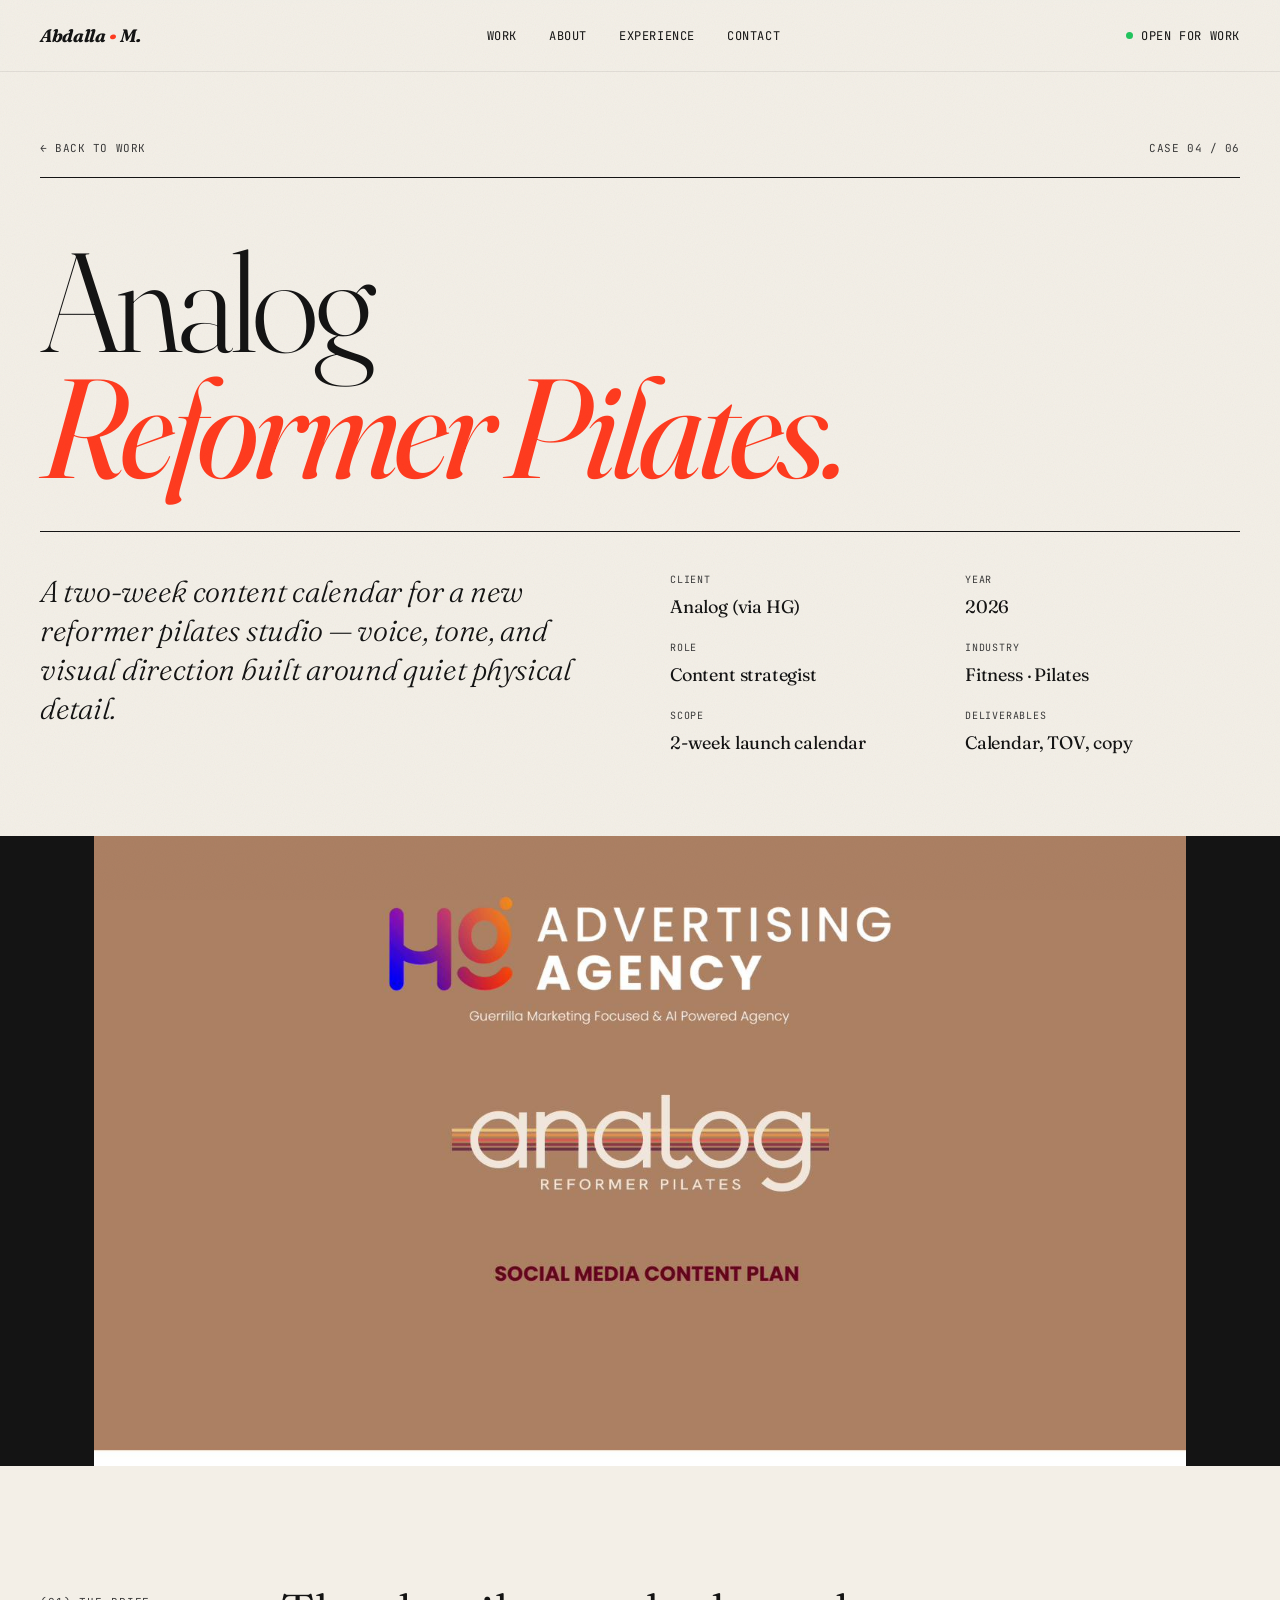
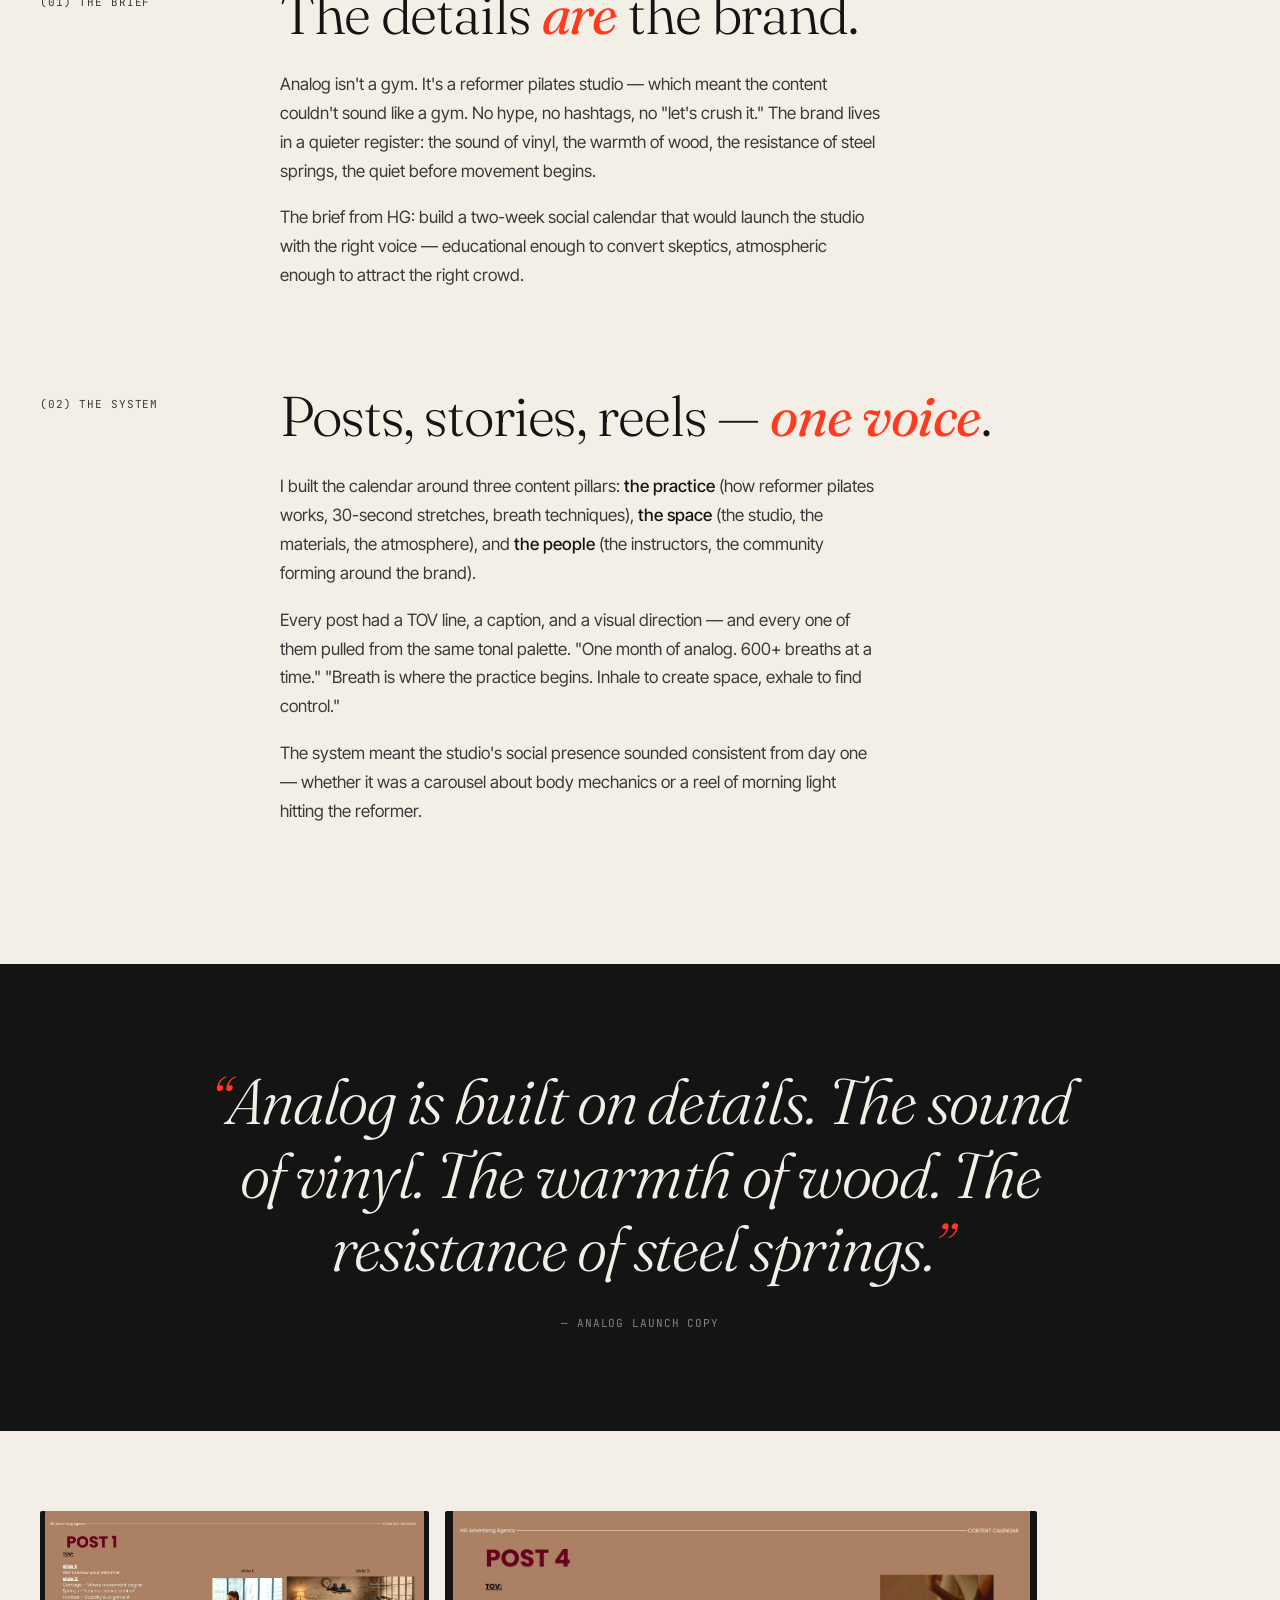
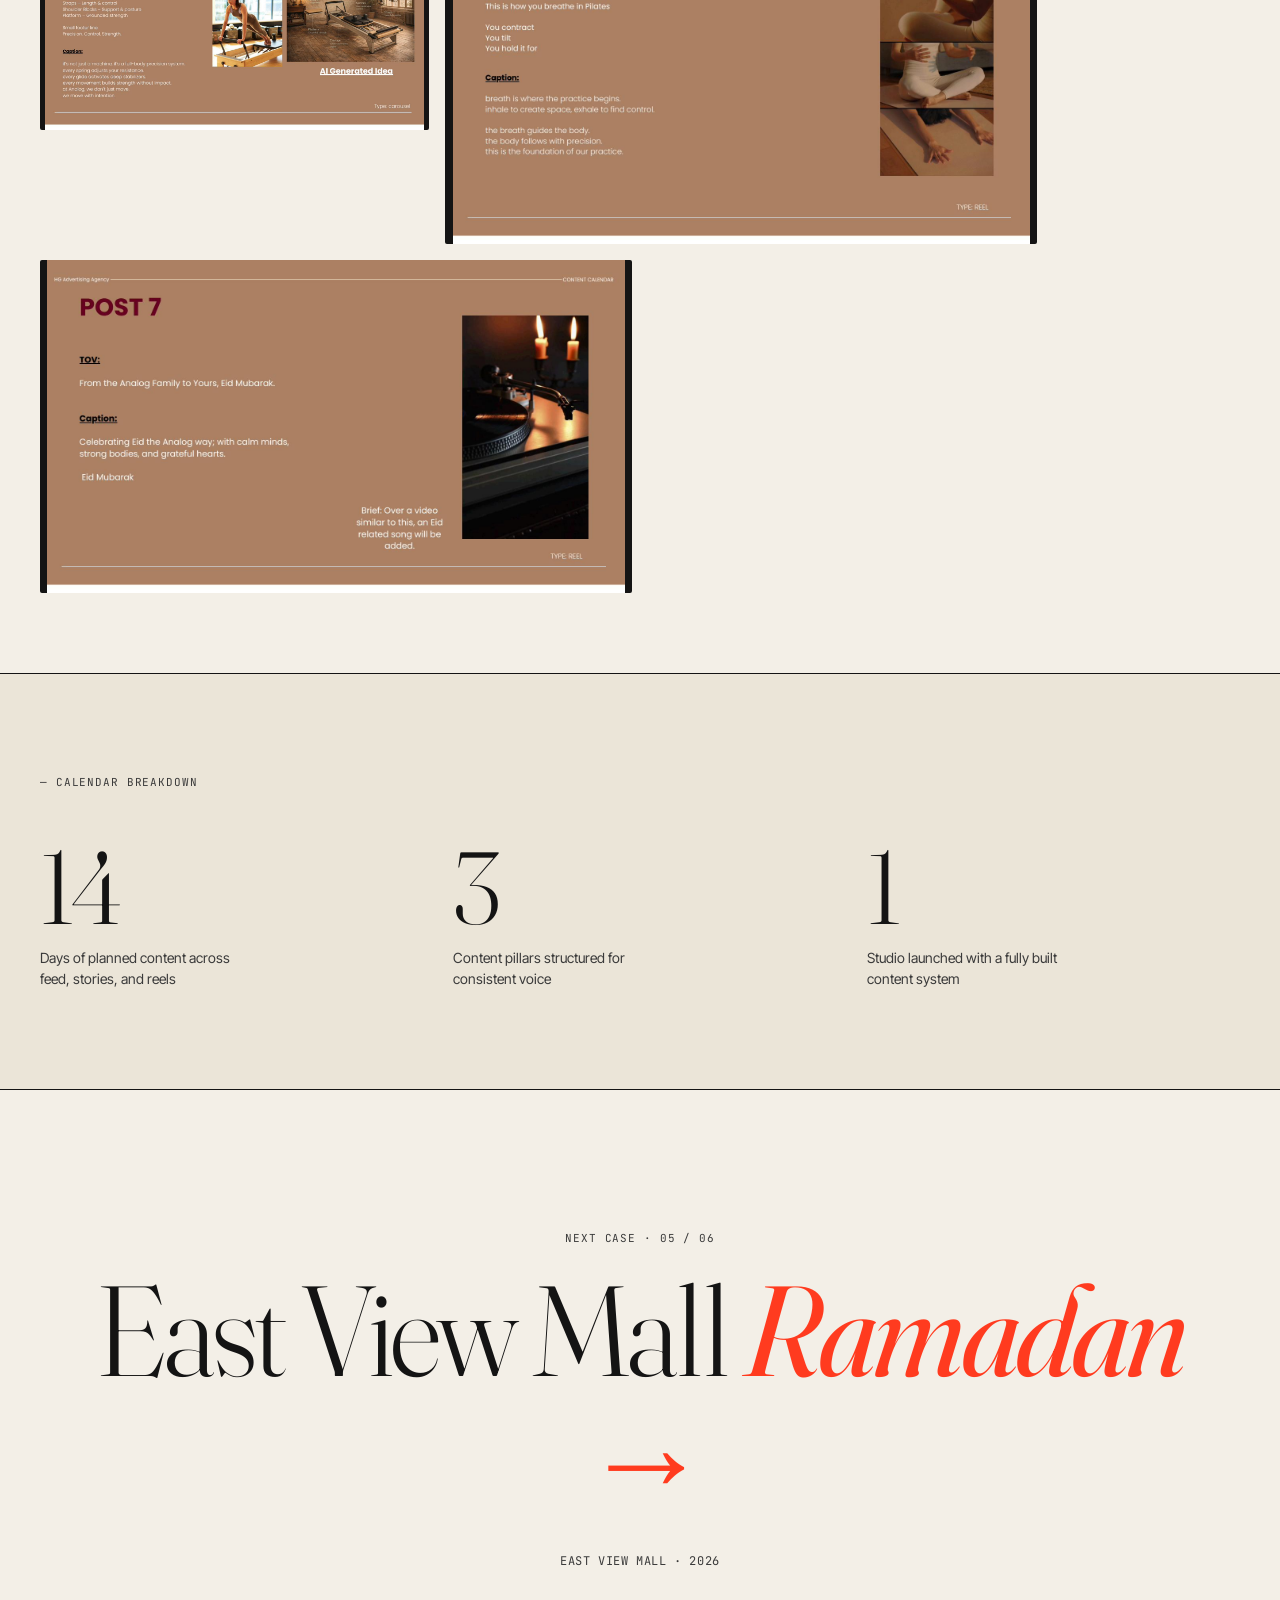
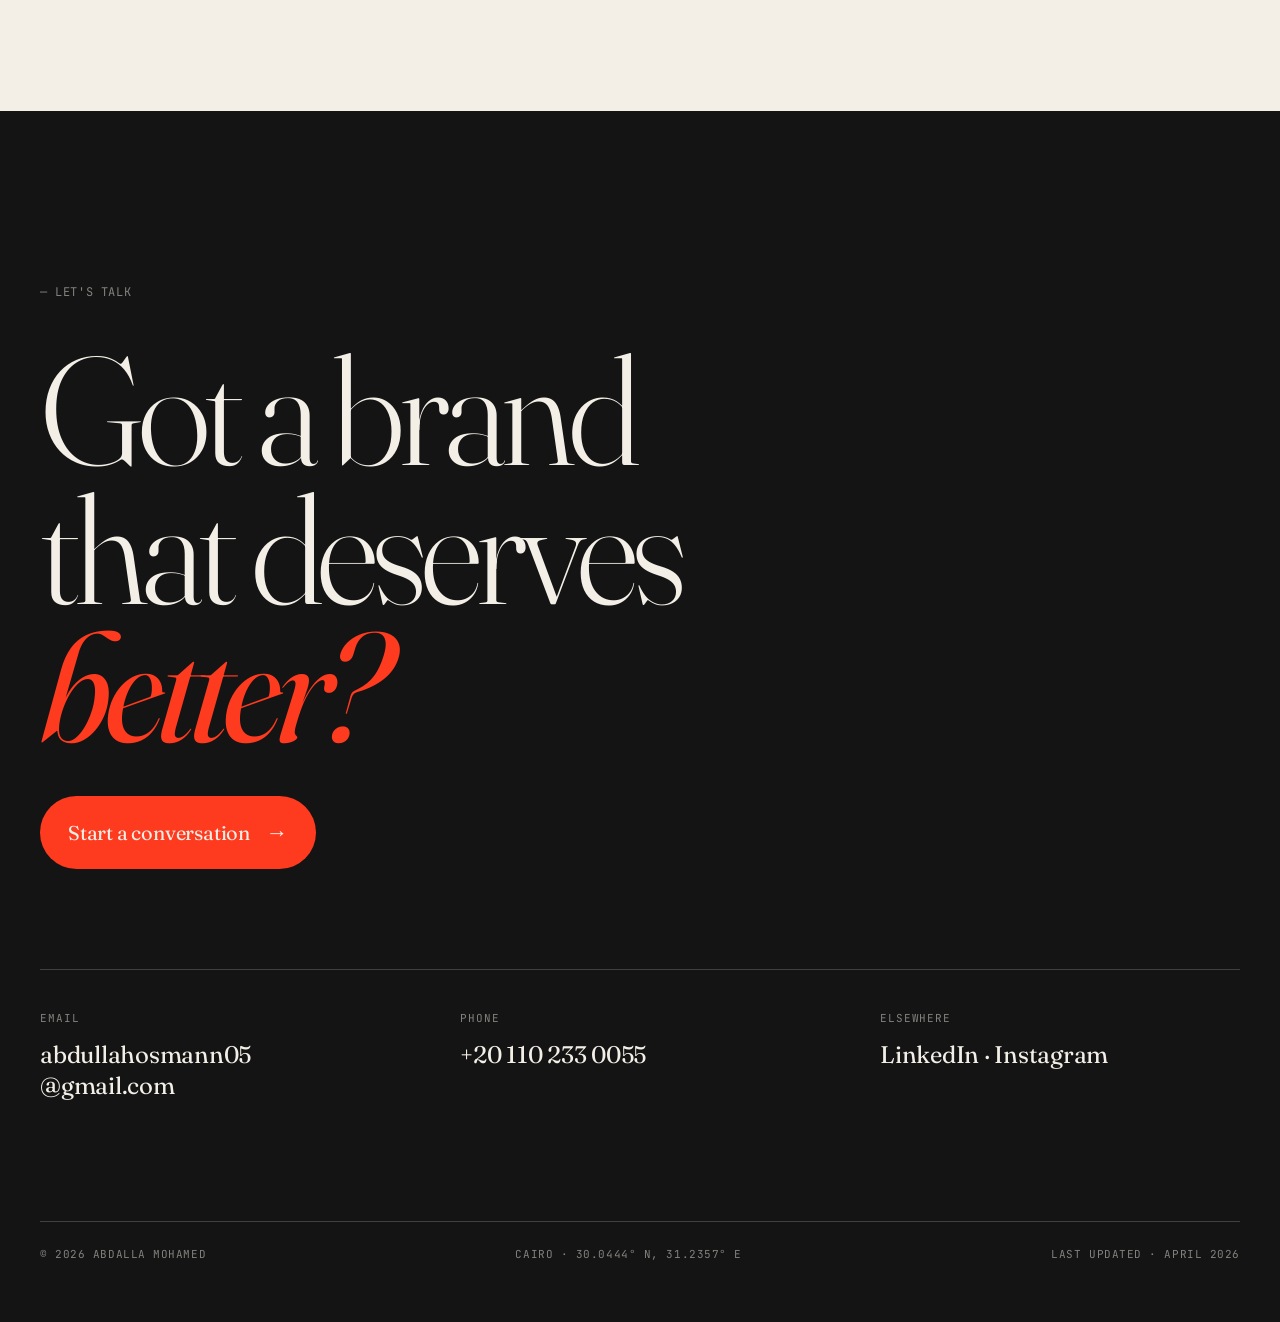
==== analog.html @ ad5e75c0 "Add files via upload" ====
<!DOCTYPE html>
<html lang="en">
<head>
<meta charset="UTF-8" />
<meta name="viewport" content="width=device-width, initial-scale=1.0" />
<title>Analog Reformer Pilates — Abdalla Mohamed</title>
<link rel="preconnect" href="https://fonts.googleapis.com" />
<link rel="preconnect" href="https://fonts.gstatic.com" crossorigin />
<link href="https://fonts.googleapis.com/css2?family=Fraunces:ital,opsz,wght@0,9..144,300;0,9..144,400;0,9..144,500;0,9..144,700;0,9..144,900;1,9..144,400;1,9..144,700&family=JetBrains+Mono:wght@300;400;500&family=Inter+Tight:wght@300;400;500;700&display=swap" rel="stylesheet" />
<link rel="stylesheet" href="shared.css">
<link rel="stylesheet" href="casestudy.css">
</head>
<body>

<nav>
  <a href="index.html" class="logo">Abdalla <span>•</span> M.</a>
  <ul>
    <li><a href="index.html#work">Work</a></li>
    <li><a href="index.html#about">About</a></li>
    <li><a href="index.html#experience">Experience</a></li>
    <li><a href="index.html#contact">Contact</a></li>
  </ul>
  <div class="availability"><span class="dot"></span><span>Open for work</span></div>
</nav>

<section class="cs-hero">
  <div class="meta-top">
    <a href="index.html" class="back">← Back to work</a>
    <span>Case 04 / 06</span>
  </div>

  <h1 class="reveal">Analog<br><em>Reformer Pilates.</em></h1>

  <div class="sub">
    <div class="lede reveal">A two-week content calendar for a new reformer pilates studio — voice, tone, and visual direction built around quiet physical detail.</div>
    <div class="details reveal">
      <div class="detail-item"><div class="label">Client</div><div class="val">Analog (via HG)</div></div>
      <div class="detail-item"><div class="label">Year</div><div class="val">2026</div></div>
      <div class="detail-item"><div class="label">Role</div><div class="val">Content strategist</div></div>
      <div class="detail-item"><div class="label">Industry</div><div class="val">Fitness · Pilates</div></div>
      <div class="detail-item"><div class="label">Scope</div><div class="val">2-week launch calendar</div></div>
      <div class="detail-item"><div class="label">Deliverables</div><div class="val">Calendar, TOV, copy</div></div>
    </div>
  </div>
</section>

<div class="cs-lead-img reveal">
  <img src="images/analog_1.jpg" alt="Analog content plan cover">
</div>

<section class="cs-body">
  <div class="cs-body-grid reveal">
    <div class="cs-kicker">(01) The brief</div>
    <div>
      <h2 class="cs-h2">The details <em>are</em> the brand.</h2>
      <p>Analog isn't a gym. It's a reformer pilates studio — which meant the content couldn't sound like a gym. No hype, no hashtags, no "let's crush it." The brand lives in a quieter register: the sound of vinyl, the warmth of wood, the resistance of steel springs, the quiet before movement begins.</p>
      <p>The brief from HG: build a two-week social calendar that would launch the studio with the right voice — educational enough to convert skeptics, atmospheric enough to attract the right crowd.</p>
    </div>
  </div>

  <div class="cs-body-grid reveal">
    <div class="cs-kicker">(02) The system</div>
    <div>
      <h2 class="cs-h2">Posts, stories, reels — <em>one voice</em>.</h2>
      <p>I built the calendar around three content pillars: <strong>the practice</strong> (how reformer pilates works, 30-second stretches, breath techniques), <strong>the space</strong> (the studio, the materials, the atmosphere), and <strong>the people</strong> (the instructors, the community forming around the brand).</p>
      <p>Every post had a TOV line, a caption, and a visual direction — and every one of them pulled from the same tonal palette. "One month of analog. 600+ breaths at a time." "Breath is where the practice begins. Inhale to create space, exhale to find control."</p>
      <p>The system meant the studio's social presence sounded consistent from day one — whether it was a carousel about body mechanics or a reel of morning light hitting the reformer.</p>
    </div>
  </div>
</section>

<div class="cs-quote reveal">
  <q>Analog is built on details. The sound of vinyl. The warmth of wood. The resistance of steel springs.</q>
  <span class="attr">— Analog launch copy</span>
</div>

<div class="cs-gallery">
  <div class="g small reveal"><img src="images/analog_2.jpg" alt="Analog brand voice"></div>
  <div class="g half reveal"><img src="images/analog_3.jpg" alt="Post 4 — breath direction"></div>
  <div class="g half reveal"><img src="images/analog_4.jpg" alt="Analog stories sequence"></div>
</div>

<div class="cs-metrics">
  <div class="cs-metrics-head reveal">— Calendar breakdown</div>
  <div class="cs-metrics-grid">
    <div class="cs-metric reveal">
      <div class="val">14</div>
      <div class="label">Days of planned content across feed, stories, and reels</div>
    </div>
    <div class="cs-metric reveal">
      <div class="val">3</div>
      <div class="label">Content pillars structured for consistent voice</div>
    </div>
    <div class="cs-metric reveal">
      <div class="val">1</div>
      <div class="label">Studio launched with a fully built content system</div>
    </div>
  </div>
</div>

<div class="cs-next reveal">
  <a href="eastview.html">
    <div class="kicker">Next case · 05 / 06</div>
    <div class="title">East View Mall <em>Ramadan →</em></div>
    <div class="arrow">East View Mall · 2026</div>
  </a>
</div>

<section class="contact">
  <div class="section-number reveal" style="color: rgba(243,239,231,0.5); margin-bottom: 40px;">— Let's talk</div>
  <h2 class="contact-huge reveal">Got a brand<br>that deserves<br><em>better?</em></h2>
  <a href="mailto:abdullahosmann05@gmail.com" class="contact-cta reveal">Start a conversation <span class="arrow">→</span></a>
  <div class="contact-grid">
    <div class="contact-card reveal"><div class="label">Email</div><div class="val"><a href="mailto:abdullahosmann05@gmail.com">abdullahosmann05<br>@gmail.com</a></div></div>
    <div class="contact-card reveal"><div class="label">Phone</div><div class="val"><a href="tel:+201102330055">+20 110 233 0055</a></div></div>
    <div class="contact-card reveal"><div class="label">Elsewhere</div><div class="val"><a href="https://www.linkedin.com/in/abdullah-mohamed-520355246" target="_blank" rel="noopener">LinkedIn</a> · <a href="https://www.instagram.com/abdullahosmann_/" target="_blank" rel="noopener">Instagram</a></div></div>
  </div>
  <footer>
    <div>© 2026 Abdalla Mohamed</div>
    <div>Cairo · 30.0444° N, 31.2357° E</div>
    <div>Last updated · April 2026</div>
  </footer>
</section>

<script>
  const io = new IntersectionObserver((e) => { e.forEach(x => { if (x.isIntersecting) { x.target.classList.add('in'); io.unobserve(x.target); } }); }, { threshold: 0.1, rootMargin: '0px 0px -40px 0px' });
  document.querySelectorAll('.reveal').forEach(el => io.observe(el));
</script>

</body>
</html>
---- shared.css ----
:root {
  --bg: #f3efe7;
  --ink: #141414;
  --ink-soft: #3a3a3a;
  --paper: #ebe5d8;
  --accent: #ff3b1f;
  --accent-2: #0a2e2a;
  --rule: #141414;
}

* { margin: 0; padding: 0; box-sizing: border-box; }
html { scroll-behavior: smooth; }

body {
  background: var(--bg);
  color: var(--ink);
  font-family: 'Inter Tight', sans-serif;
  font-weight: 400;
  line-height: 1.5;
  overflow-x: hidden;
  -webkit-font-smoothing: antialiased;
}

body::before {
  content: "";
  position: fixed;
  inset: 0;
  pointer-events: none;
  z-index: 9999;
  opacity: 0.06;
  mix-blend-mode: multiply;
  background-image: url("data:image/svg+xml;utf8,<svg xmlns='http://www.w3.org/2000/svg' width='200' height='200'><filter id='n'><feTurbulence type='fractalNoise' baseFrequency='0.9' numOctaves='2' stitchTiles='stitch'/></filter><rect width='100%25' height='100%25' filter='url(%23n)'/></svg>");
}

.serif { font-family: 'Fraunces', serif; }
.mono { font-family: 'JetBrains Mono', monospace; }
a { color: inherit; text-decoration: none; }

nav {
  position: fixed;
  top: 0; left: 0; right: 0;
  z-index: 100;
  padding: 22px 40px;
  display: flex;
  justify-content: space-between;
  align-items: center;
  background: rgba(243, 239, 231, 0.85);
  backdrop-filter: blur(10px);
  -webkit-backdrop-filter: blur(10px);
  border-bottom: 1px solid rgba(20,20,20,0.08);
  font-family: 'JetBrains Mono', monospace;
  font-size: 12px;
  letter-spacing: 0.05em;
  text-transform: uppercase;
}
nav .logo {
  font-family: 'Fraunces', serif;
  font-weight: 700;
  font-size: 18px;
  text-transform: none;
  letter-spacing: -0.02em;
  font-style: italic;
}
nav .logo span { color: var(--accent); }
nav ul { list-style: none; display: flex; gap: 32px; }
nav ul a { position: relative; padding-bottom: 2px; }
nav ul a::after {
  content: "";
  position: absolute;
  left: 0; bottom: 0;
  width: 0; height: 1px;
  background: var(--ink);
  transition: width 0.35s cubic-bezier(.2,.8,.2,1);
}
nav ul a:hover::after { width: 100%; }

nav .availability { display: flex; align-items: center; gap: 8px; }
nav .availability .dot {
  width: 7px; height: 7px;
  border-radius: 50%;
  background: #22c55e;
  box-shadow: 0 0 0 0 rgba(34,197,94,0.5);
  animation: pulse 2s infinite;
}
@keyframes pulse {
  0% { box-shadow: 0 0 0 0 rgba(34,197,94,0.5); }
  70% { box-shadow: 0 0 0 8px rgba(34,197,94,0); }
  100% { box-shadow: 0 0 0 0 rgba(34,197,94,0); }
}

section { padding: 120px 40px; position: relative; }

.section-head {
  display: grid;
  grid-template-columns: 180px 1fr;
  gap: 40px;
  align-items: start;
  margin-bottom: 80px;
}
.section-number {
  font-family: 'JetBrains Mono', monospace;
  font-size: 12px;
  letter-spacing: 0.05em;
  text-transform: uppercase;
  color: var(--ink-soft);
  padding-top: 12px;
}
.section-title {
  font-family: 'Fraunces', serif;
  font-weight: 300;
  font-size: clamp(36px, 6vw, 88px);
  line-height: 0.95;
  letter-spacing: -0.03em;
  max-width: 14ch;
}
.section-title em { color: var(--accent); font-weight: 400; }

.reveal {
  opacity: 0;
  transform: translateY(30px);
  transition: opacity 0.9s cubic-bezier(.2,.8,.2,1), transform 0.9s cubic-bezier(.2,.8,.2,1);
}
.reveal.in { opacity: 1; transform: translateY(0); }

.ticker {
  background: var(--ink);
  color: var(--bg);
  padding: 14px 0;
  overflow: hidden;
  white-space: nowrap;
  border-top: 1px solid var(--ink);
  border-bottom: 1px solid var(--ink);
}
.ticker-track {
  display: inline-block;
  animation: scroll 40s linear infinite;
  font-family: 'Fraunces', serif;
  font-style: italic;
  font-size: 28px;
  font-weight: 300;
  letter-spacing: -0.01em;
}
.ticker-track span { padding: 0 40px; }
.ticker-track .star { color: var(--accent); font-style: normal; }
@keyframes scroll {
  from { transform: translateX(0); }
  to { transform: translateX(-50%); }
}

.contact {
  background: var(--ink);
  color: var(--bg);
  padding: 160px 40px 60px;
  position: relative;
  overflow: hidden;
}
.contact-huge {
  font-family: 'Fraunces', serif;
  font-weight: 300;
  font-size: clamp(60px, 12vw, 200px);
  line-height: 0.9;
  letter-spacing: -0.04em;
  color: var(--bg);
}
.contact-huge em {
  font-style: italic;
  color: var(--accent);
  font-weight: 400;
}
.contact-grid {
  display: grid;
  grid-template-columns: repeat(3, 1fr);
  gap: 60px;
  margin-top: 100px;
  padding-top: 40px;
  border-top: 1px solid rgba(243,239,231,0.2);
}
.contact-card .label {
  font-family: 'JetBrains Mono', monospace;
  font-size: 11px;
  letter-spacing: 0.08em;
  text-transform: uppercase;
  color: rgba(243,239,231,0.5);
  margin-bottom: 12px;
}
.contact-card .val {
  font-family: 'Fraunces', serif;
  font-size: 24px;
  letter-spacing: -0.01em;
  line-height: 1.3;
}
.contact-card a { transition: color 0.3s ease; }
.contact-card a:hover { color: var(--accent); }
.contact-cta {
  display: inline-flex;
  align-items: center;
  gap: 16px;
  margin-top: 40px;
  padding: 20px 28px;
  background: var(--accent);
  color: var(--bg);
  font-family: 'Fraunces', serif;
  font-size: 20px;
  letter-spacing: -0.01em;
  border-radius: 999px;
  transition: transform 0.3s ease, background 0.3s ease;
}
.contact-cta:hover { transform: translateX(4px); background: #ff5a3f; }
.contact-cta .arrow { font-size: 22px; transition: transform 0.3s ease; }
.contact-cta:hover .arrow { transform: rotate(-45deg); }

footer {
  display: flex;
  justify-content: space-between;
  align-items: center;
  margin-top: 120px;
  padding-top: 24px;
  border-top: 1px solid rgba(243,239,231,0.2);
  font-family: 'JetBrains Mono', monospace;
  font-size: 11px;
  letter-spacing: 0.05em;
  text-transform: uppercase;
  color: rgba(243,239,231,0.5);
}

@media (max-width: 900px) {
  nav { padding: 16px 20px; }
  nav ul { display: none; }
  section { padding-left: 20px; padding-right: 20px; }
  .section-head { grid-template-columns: 1fr; gap: 16px; margin-bottom: 48px; }
  .contact { padding-left: 20px; padding-right: 20px; }
  .contact-grid { grid-template-columns: 1fr; gap: 32px; }
  footer { flex-direction: column; gap: 12px; align-items: flex-start; }
}
---- casestudy.css ----
.cs-hero {
  padding: 140px 40px 80px;
}
.cs-hero .meta-top {
  display: flex;
  justify-content: space-between;
  font-family: 'JetBrains Mono', monospace;
  font-size: 11px;
  letter-spacing: 0.05em;
  text-transform: uppercase;
  color: var(--ink-soft);
  margin-bottom: 60px;
  padding-bottom: 20px;
  border-bottom: 1px solid var(--ink);
}
.cs-hero .back {
  display: inline-flex;
  align-items: center;
  gap: 8px;
  transition: color 0.3s ease;
}
.cs-hero .back:hover { color: var(--accent); }
.cs-hero h1 {
  font-family: 'Fraunces', serif;
  font-weight: 300;
  font-size: clamp(56px, 11vw, 180px);
  line-height: 0.9;
  letter-spacing: -0.04em;
  margin-bottom: 40px;
}
.cs-hero h1 em { font-style: italic; color: var(--accent); font-weight: 400; }
.cs-hero .sub {
  display: grid;
  grid-template-columns: 1fr 1fr;
  gap: 60px;
  padding-top: 40px;
  border-top: 1px solid var(--ink);
}
.cs-hero .sub .lede {
  font-family: 'Fraunces', serif;
  font-weight: 300;
  font-style: italic;
  font-size: clamp(22px, 2.5vw, 30px);
  line-height: 1.3;
  letter-spacing: -0.01em;
  color: var(--ink);
}
.cs-hero .sub .details {
  display: grid;
  grid-template-columns: 1fr 1fr;
  gap: 20px;
  align-content: start;
}
.cs-hero .sub .detail-item .label {
  font-family: 'JetBrains Mono', monospace;
  font-size: 10px;
  letter-spacing: 0.08em;
  text-transform: uppercase;
  color: var(--ink-soft);
  margin-bottom: 6px;
}
.cs-hero .sub .detail-item .val {
  font-family: 'Fraunces', serif;
  font-size: 18px;
  letter-spacing: -0.01em;
}

.cs-lead-img {
  height: 70vh;
  min-height: 500px;
  overflow: hidden;
  position: relative;
  background: var(--ink);
  display: flex;
  align-items: center;
  justify-content: center;
}
.cs-lead-img img {
  max-width: 100%;
  max-height: 100%;
  width: auto;
  height: auto;
  object-fit: contain;
  display: block;
}

.cs-body { padding: 120px 40px; }
.cs-body-grid {
  display: grid;
  grid-template-columns: 180px 1fr;
  gap: 60px;
  max-width: 1400px;
  margin: 0 auto;
}
.cs-body-grid + .cs-body-grid { margin-top: 80px; }
.cs-kicker {
  font-family: 'JetBrains Mono', monospace;
  font-size: 11px;
  letter-spacing: 0.08em;
  text-transform: uppercase;
  color: var(--ink-soft);
  padding-top: 8px;
}
.cs-h2 {
  font-family: 'Fraunces', serif;
  font-weight: 300;
  font-size: clamp(32px, 4.5vw, 56px);
  line-height: 1;
  letter-spacing: -0.02em;
  margin-bottom: 28px;
}
.cs-h2 em { color: var(--accent); font-weight: 400; }
.cs-body-grid p {
  font-size: 17px;
  line-height: 1.7;
  color: var(--ink-soft);
  max-width: 60ch;
  margin-bottom: 18px;
}
.cs-body-grid p strong { color: var(--ink); font-weight: 500; }

.cs-quote {
  padding: 100px 40px;
  background: var(--ink);
  color: var(--bg);
  text-align: center;
}
.cs-quote q {
  font-family: 'Fraunces', serif;
  font-weight: 300;
  font-style: italic;
  font-size: clamp(32px, 5vw, 64px);
  line-height: 1.15;
  letter-spacing: -0.02em;
  max-width: 22ch;
  display: inline-block;
}
.cs-quote q::before, .cs-quote q::after { color: var(--accent); }
.cs-quote .attr {
  display: block;
  margin-top: 30px;
  font-family: 'JetBrains Mono', monospace;
  font-size: 11px;
  letter-spacing: 0.08em;
  text-transform: uppercase;
  color: rgba(243,239,231,0.5);
  font-style: normal;
}

.cs-gallery {
  padding: 80px 40px;
  display: grid;
  grid-template-columns: repeat(12, 1fr);
  gap: 16px;
}
.cs-gallery .g {
  position: relative;
  overflow: hidden;
  background: var(--ink);
  border-radius: 2px;
  display: flex;
  align-items: center;
  justify-content: center;
}
.cs-gallery .g img {
  max-width: 100%;
  max-height: 100%;
  width: auto;
  height: auto;
  object-fit: contain;
  display: block;
  transition: transform 0.6s cubic-bezier(.2,.8,.2,1);
}
.cs-gallery .g:hover img { transform: scale(1.02); }
/* All gallery tiles use 16:9 to match PDF slide aspect; variant classes control span only */
.cs-gallery .g.big { grid-column: span 8; aspect-ratio: 16/9; }
.cs-gallery .g.small { grid-column: span 4; aspect-ratio: 16/9; }
.cs-gallery .g.wide { grid-column: span 12; aspect-ratio: 16/7; }
.cs-gallery .g.half { grid-column: span 6; aspect-ratio: 16/9; }

.cs-metrics {
  padding: 100px 40px;
  background: var(--paper);
  border-top: 1px solid var(--ink);
  border-bottom: 1px solid var(--ink);
}
.cs-metrics-head {
  font-family: 'JetBrains Mono', monospace;
  font-size: 11px;
  letter-spacing: 0.08em;
  text-transform: uppercase;
  color: var(--ink-soft);
  margin-bottom: 50px;
}
.cs-metrics-grid {
  display: grid;
  grid-template-columns: repeat(3, 1fr);
  gap: 40px;
}
.cs-metric .val {
  font-family: 'Fraunces', serif;
  font-weight: 300;
  font-size: clamp(60px, 8vw, 120px);
  line-height: 0.9;
  letter-spacing: -0.04em;
}
.cs-metric .val em { font-style: italic; color: var(--accent); }
.cs-metric .label {
  margin-top: 14px;
  font-size: 14px;
  line-height: 1.5;
  color: var(--ink-soft);
  max-width: 25ch;
}

.cs-next {
  padding: 140px 40px;
  text-align: center;
}
.cs-next .kicker {
  font-family: 'JetBrains Mono', monospace;
  font-size: 11px;
  letter-spacing: 0.08em;
  text-transform: uppercase;
  color: var(--ink-soft);
  margin-bottom: 20px;
}
.cs-next .title {
  font-family: 'Fraunces', serif;
  font-weight: 300;
  font-size: clamp(56px, 10vw, 140px);
  line-height: 1;
  letter-spacing: -0.03em;
  transition: color 0.3s ease;
}
.cs-next a:hover .title { color: var(--accent); }
.cs-next .title em { font-style: italic; color: var(--accent); font-weight: 400; }
.cs-next .arrow {
  display: inline-block;
  margin-top: 30px;
  font-family: 'JetBrains Mono', monospace;
  font-size: 12px;
  letter-spacing: 0.05em;
  text-transform: uppercase;
  color: var(--ink-soft);
}

@media (max-width: 900px) {
  .cs-hero { padding: 100px 20px 60px; }
  .cs-hero .sub { grid-template-columns: 1fr; gap: 30px; }
  .cs-lead-img { height: 50vh; min-height: 300px; }
  .cs-body { padding: 60px 20px; }
  .cs-body-grid { grid-template-columns: 1fr; gap: 20px; }
  .cs-quote { padding: 60px 20px; }
  .cs-gallery { padding: 40px 20px; grid-template-columns: 1fr; }
  .cs-gallery .g.big, .cs-gallery .g.small, .cs-gallery .g.wide, .cs-gallery .g.half {
    grid-column: span 1;
    aspect-ratio: 16/9;
  }
  .cs-metrics { padding: 60px 20px; }
  .cs-metrics-grid { grid-template-columns: 1fr; gap: 30px; }
  .cs-next { padding: 80px 20px; }
}
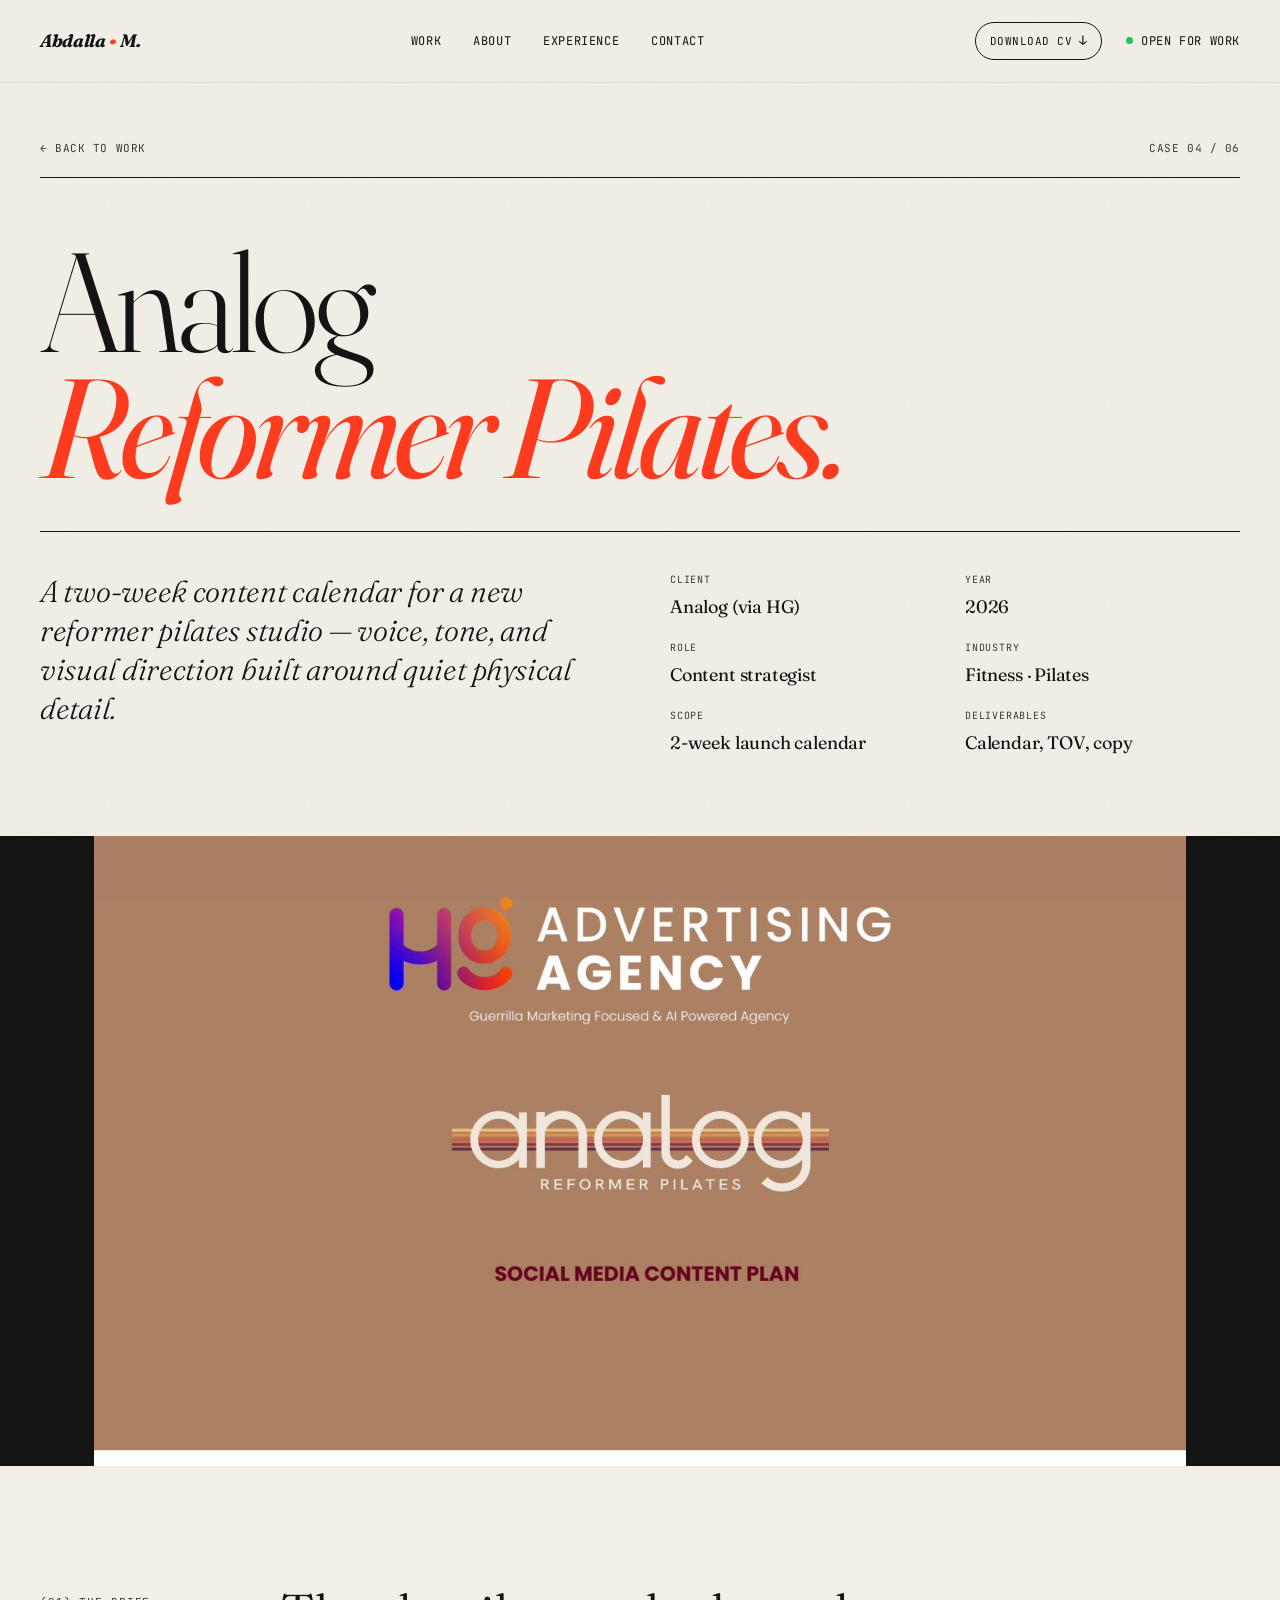
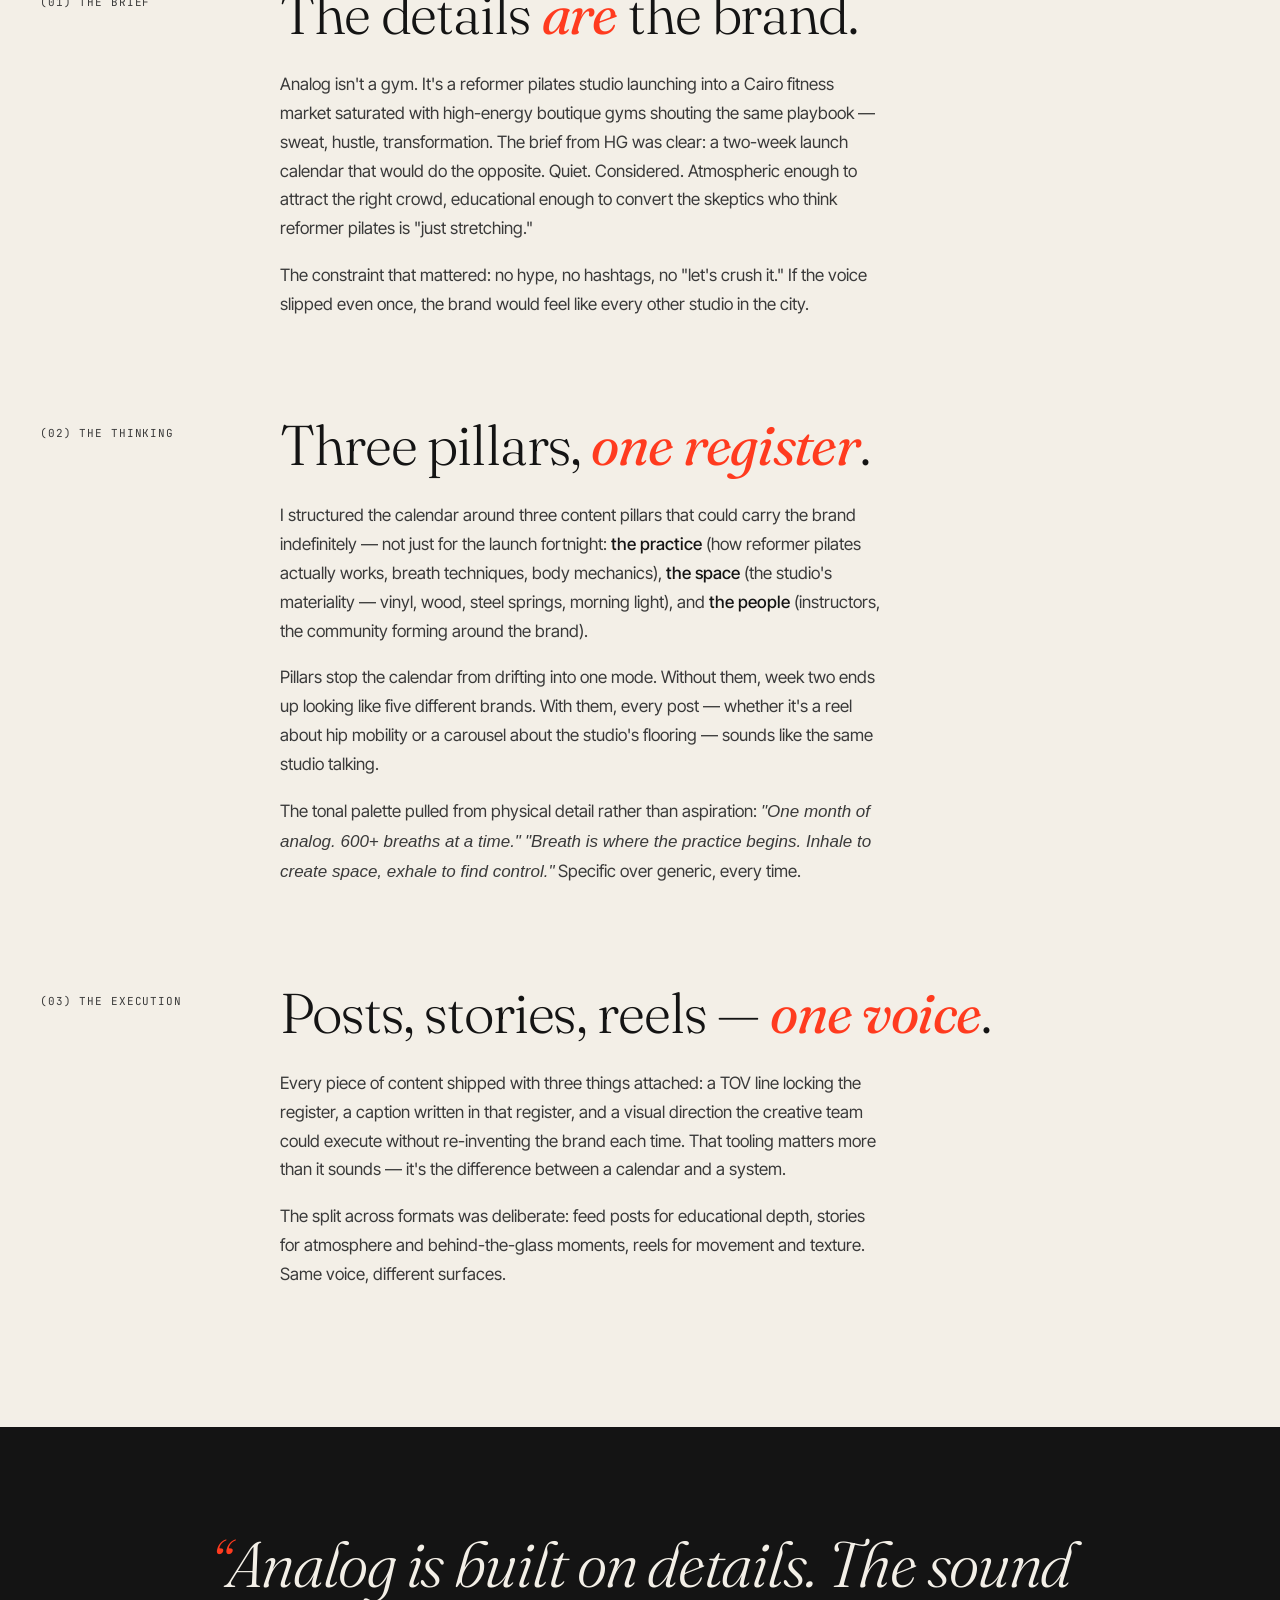
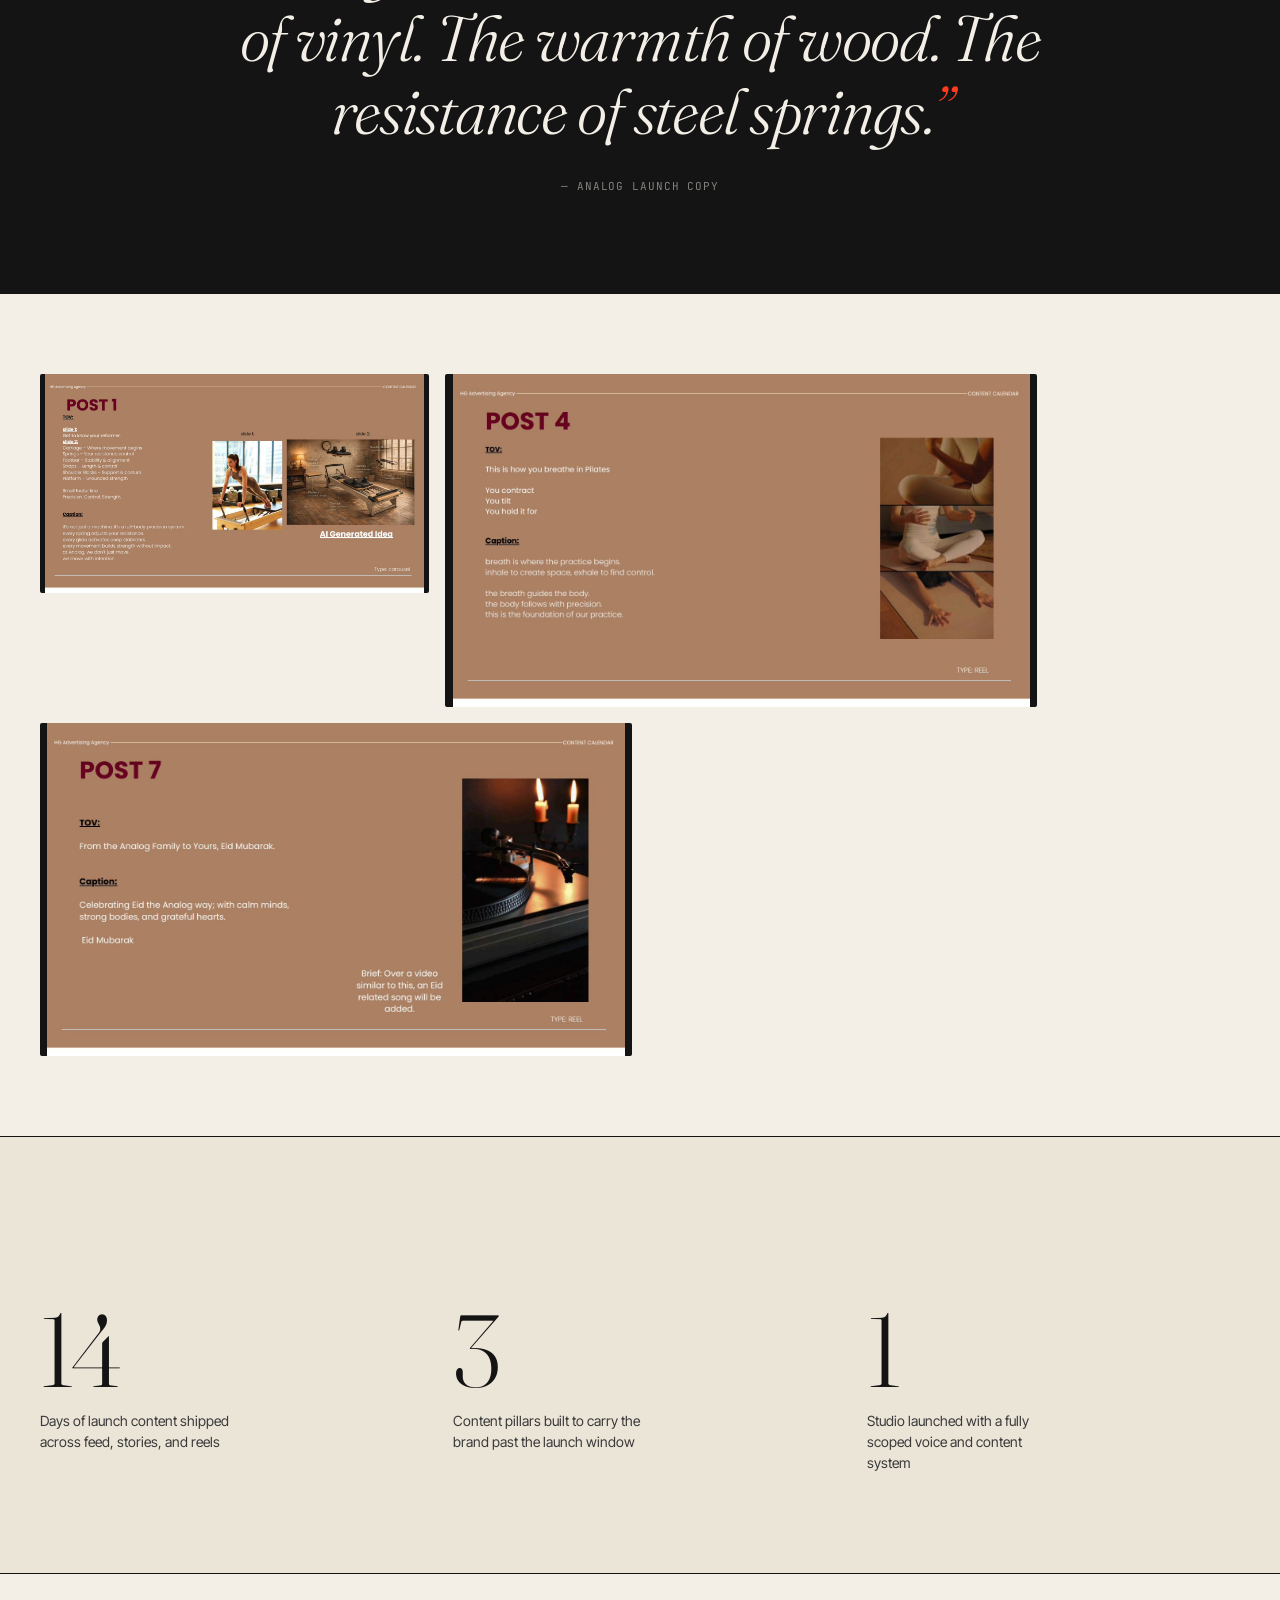
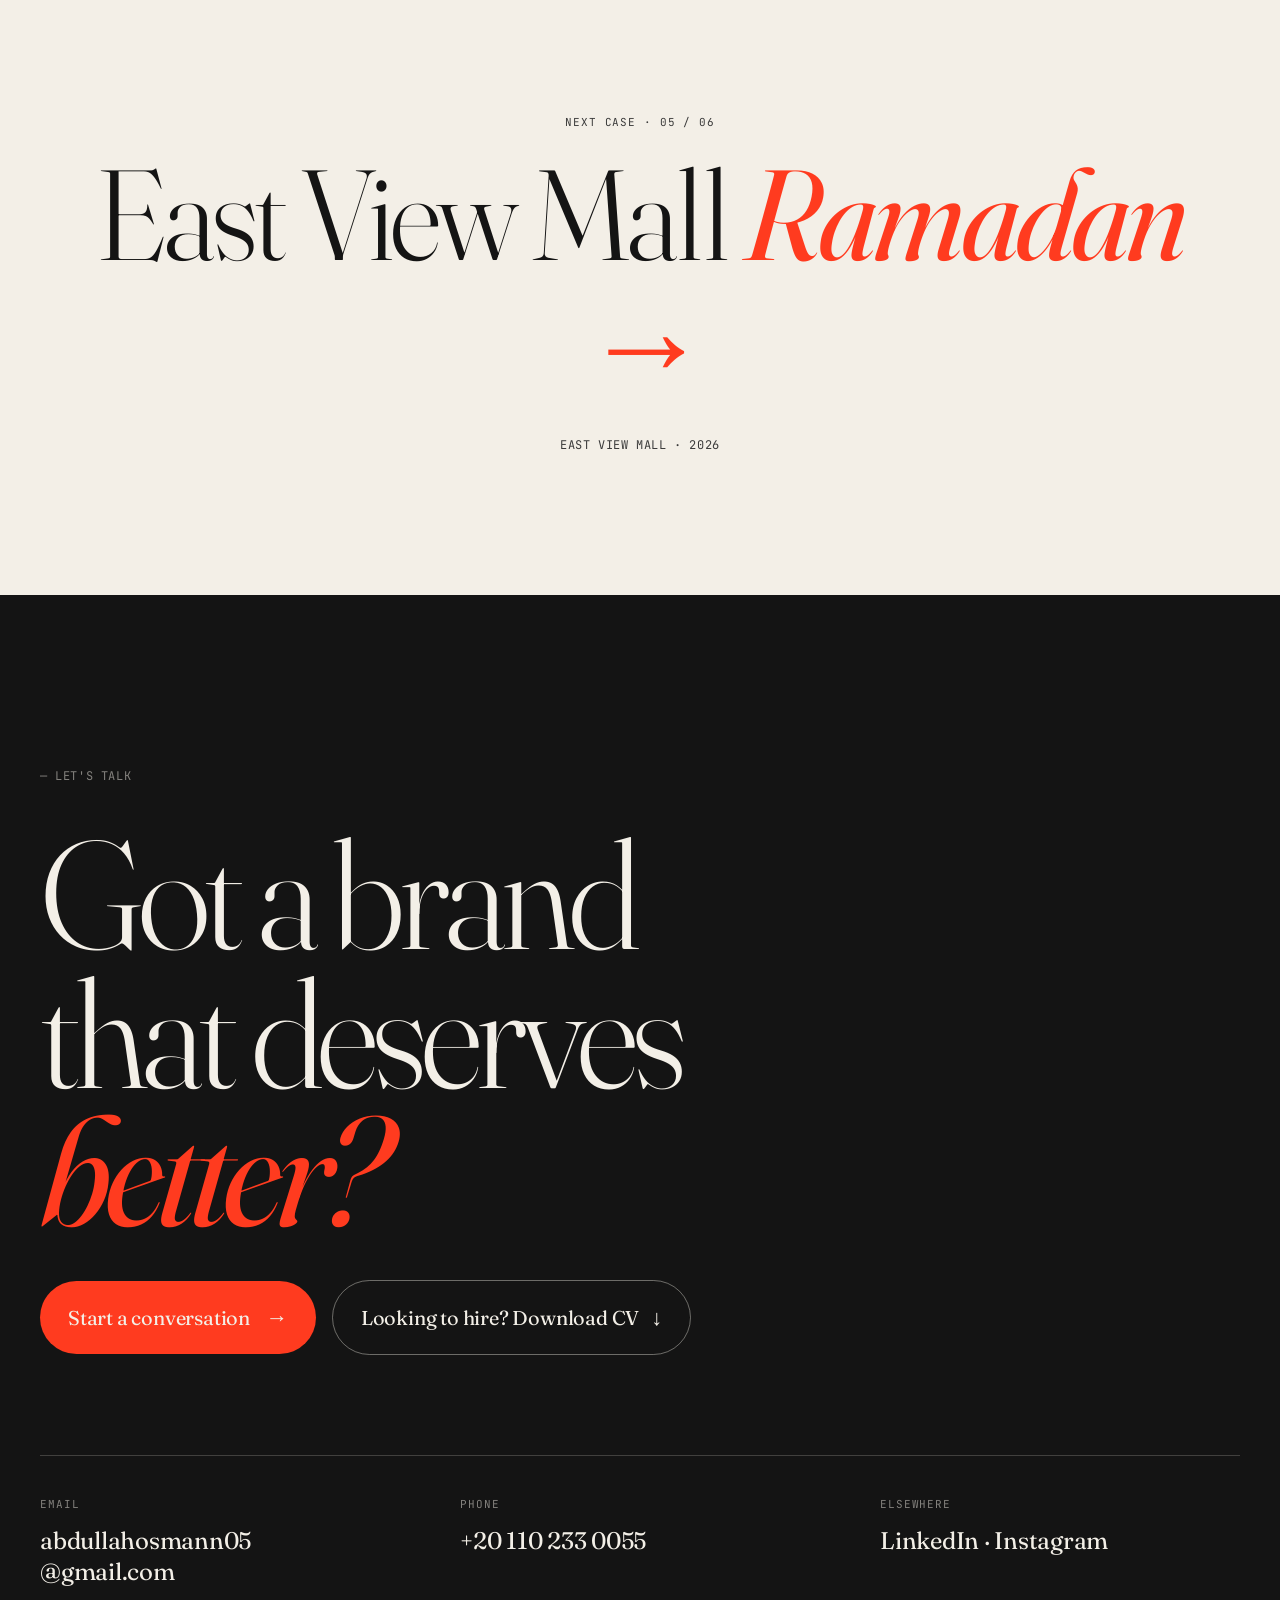
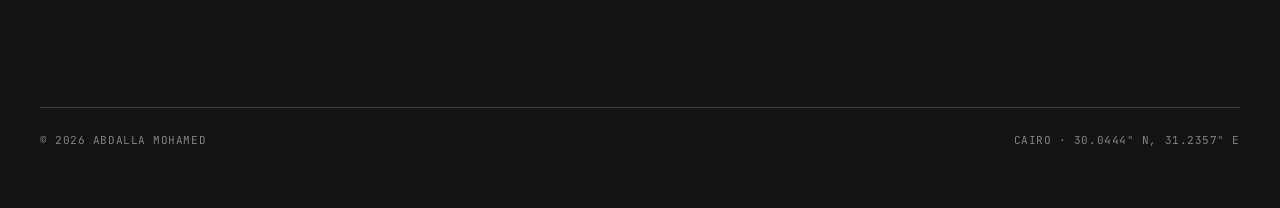
==== commit 68a869ab: "Add files via upload" ====
--- a/analog.html
+++ b/analog.html
@@ -20,7 +20,10 @@
     <li><a href="index.html#experience">Experience</a></li>
     <li><a href="index.html#contact">Contact</a></li>
   </ul>
-  <div class="availability"><span class="dot"></span><span>Open for work</span></div>
+  <div class="nav-right">
+    <a href="cv.pdf" download class="nav-cv">Download CV <span class="arrow">↓</span></a>
+    <div class="availability"><span class="dot"></span><span>Open for work</span></div>
+  </div>
 </nav>
 
 <section class="cs-hero">
@@ -53,18 +56,27 @@
     <div class="cs-kicker">(01) The brief</div>
     <div>
       <h2 class="cs-h2">The details <em>are</em> the brand.</h2>
-      <p>Analog isn't a gym. It's a reformer pilates studio — which meant the content couldn't sound like a gym. No hype, no hashtags, no "let's crush it." The brand lives in a quieter register: the sound of vinyl, the warmth of wood, the resistance of steel springs, the quiet before movement begins.</p>
-      <p>The brief from HG: build a two-week social calendar that would launch the studio with the right voice — educational enough to convert skeptics, atmospheric enough to attract the right crowd.</p>
+      <p>Analog isn't a gym. It's a reformer pilates studio launching into a Cairo fitness market saturated with high-energy boutique gyms shouting the same playbook — sweat, hustle, transformation. The brief from HG was clear: a two-week launch calendar that would do the opposite. Quiet. Considered. Atmospheric enough to attract the right crowd, educational enough to convert the skeptics who think reformer pilates is "just stretching."</p>
+      <p>The constraint that mattered: no hype, no hashtags, no "let's crush it." If the voice slipped even once, the brand would feel like every other studio in the city.</p>
     </div>
   </div>
 
   <div class="cs-body-grid reveal">
-    <div class="cs-kicker">(02) The system</div>
+    <div class="cs-kicker">(02) The thinking</div>
+    <div>
+      <h2 class="cs-h2">Three pillars, <em>one register</em>.</h2>
+      <p>I structured the calendar around three content pillars that could carry the brand indefinitely — not just for the launch fortnight: <strong>the practice</strong> (how reformer pilates actually works, breath techniques, body mechanics), <strong>the space</strong> (the studio's materiality — vinyl, wood, steel springs, morning light), and <strong>the people</strong> (instructors, the community forming around the brand).</p>
+      <p>Pillars stop the calendar from drifting into one mode. Without them, week two ends up looking like five different brands. With them, every post — whether it's a reel about hip mobility or a carousel about the studio's flooring — sounds like the same studio talking.</p>
+      <p>The tonal palette pulled from physical detail rather than aspiration: <em>"One month of analog. 600+ breaths at a time."</em> <em>"Breath is where the practice begins. Inhale to create space, exhale to find control."</em> Specific over generic, every time.</p>
+    </div>
+  </div>
+
+  <div class="cs-body-grid reveal">
+    <div class="cs-kicker">(03) The execution</div>
     <div>
       <h2 class="cs-h2">Posts, stories, reels — <em>one voice</em>.</h2>
-      <p>I built the calendar around three content pillars: <strong>the practice</strong> (how reformer pilates works, 30-second stretches, breath techniques), <strong>the space</strong> (the studio, the materials, the atmosphere), and <strong>the people</strong> (the instructors, the community forming around the brand).</p>
-      <p>Every post had a TOV line, a caption, and a visual direction — and every one of them pulled from the same tonal palette. "One month of analog. 600+ breaths at a time." "Breath is where the practice begins. Inhale to create space, exhale to find control."</p>
-      <p>The system meant the studio's social presence sounded consistent from day one — whether it was a carousel about body mechanics or a reel of morning light hitting the reformer.</p>
+      <p>Every piece of content shipped with three things attached: a TOV line locking the register, a caption written in that register, and a visual direction the creative team could execute without re-inventing the brand each time. That tooling matters more than it sounds — it's the difference between a calendar and a system.</p>
+      <p>The split across formats was deliberate: feed posts for educational depth, stories for atmosphere and behind-the-glass moments, reels for movement and texture. Same voice, different surfaces.</p>
     </div>
   </div>
 </section>
@@ -81,19 +93,19 @@
 </div>
 
 <div class="cs-metrics">
-  <div class="cs-metrics-head reveal">— Calendar breakdown</div>
+  <div class="cs-metrics-head reveal">— (04) The result</div>
   <div class="cs-metrics-grid">
     <div class="cs-metric reveal">
       <div class="val">14</div>
-      <div class="label">Days of planned content across feed, stories, and reels</div>
+      <div class="label">Days of launch content shipped across feed, stories, and reels</div>
     </div>
     <div class="cs-metric reveal">
       <div class="val">3</div>
-      <div class="label">Content pillars structured for consistent voice</div>
+      <div class="label">Content pillars built to carry the brand past the launch window</div>
     </div>
     <div class="cs-metric reveal">
       <div class="val">1</div>
-      <div class="label">Studio launched with a fully built content system</div>
+      <div class="label">Studio launched with a fully scoped voice and content system</div>
     </div>
   </div>
 </div>
@@ -109,7 +121,10 @@
 <section class="contact">
   <div class="section-number reveal" style="color: rgba(243,239,231,0.5); margin-bottom: 40px;">— Let's talk</div>
   <h2 class="contact-huge reveal">Got a brand<br>that deserves<br><em>better?</em></h2>
-  <a href="mailto:abdullahosmann05@gmail.com" class="contact-cta reveal">Start a conversation <span class="arrow">→</span></a>
+  <div class="contact-cta-group reveal">
+    <a href="mailto:abdullahosmann05@gmail.com?subject=Project%20enquiry" class="contact-cta">Start a conversation <span class="arrow">→</span></a>
+    <a href="cv.pdf" download class="contact-cta-secondary">Looking to hire? Download CV <span class="arrow">↓</span></a>
+  </div>
   <div class="contact-grid">
     <div class="contact-card reveal"><div class="label">Email</div><div class="val"><a href="mailto:abdullahosmann05@gmail.com">abdullahosmann05<br>@gmail.com</a></div></div>
     <div class="contact-card reveal"><div class="label">Phone</div><div class="val"><a href="tel:+201102330055">+20 110 233 0055</a></div></div>
@@ -118,7 +133,6 @@
   <footer>
     <div>© 2026 Abdalla Mohamed</div>
     <div>Cairo · 30.0444° N, 31.2357° E</div>
-    <div>Last updated · April 2026</div>
   </footer>
 </section>
 
--- a/shared.css
+++ b/shared.css
@@ -74,6 +74,23 @@
 }
 nav ul a:hover::after { width: 100%; }
 
+nav .nav-right { display: flex; align-items: center; gap: 24px; }
+nav .nav-cv {
+  display: inline-flex;
+  align-items: center;
+  gap: 6px;
+  padding: 8px 14px;
+  border: 1px solid var(--ink);
+  border-radius: 999px;
+  font-family: 'JetBrains Mono', monospace;
+  font-size: 11px;
+  letter-spacing: 0.05em;
+  text-transform: uppercase;
+  transition: background 0.3s ease, color 0.3s ease;
+}
+nav .nav-cv:hover { background: var(--ink); color: var(--bg); }
+nav .nav-cv .arrow { font-size: 13px; }
+
 nav .availability { display: flex; align-items: center; gap: 8px; }
 nav .availability .dot {
   width: 7px; height: 7px;
@@ -209,6 +226,36 @@
 .contact-cta .arrow { font-size: 22px; transition: transform 0.3s ease; }
 .contact-cta:hover .arrow { transform: rotate(-45deg); }
 
+.contact-cta-group {
+  display: flex;
+  flex-wrap: wrap;
+  gap: 16px;
+  align-items: center;
+  margin-top: 40px;
+}
+.contact-cta-group .contact-cta { margin-top: 0; }
+.contact-cta-secondary {
+  display: inline-flex;
+  align-items: center;
+  gap: 12px;
+  padding: 20px 28px;
+  background: transparent;
+  color: var(--bg);
+  font-family: 'Fraunces', serif;
+  font-size: 20px;
+  letter-spacing: -0.01em;
+  border-radius: 999px;
+  border: 1px solid rgba(243,239,231,0.4);
+  transition: transform 0.3s ease, border-color 0.3s ease, background 0.3s ease;
+}
+.contact-cta-secondary:hover {
+  transform: translateX(4px);
+  border-color: var(--bg);
+  background: rgba(243,239,231,0.08);
+}
+.contact-cta-secondary .arrow { font-size: 22px; transition: transform 0.3s ease; }
+.contact-cta-secondary:hover .arrow { transform: rotate(-45deg); }
+
 footer {
   display: flex;
   justify-content: space-between;
@@ -226,9 +273,12 @@
 @media (max-width: 900px) {
   nav { padding: 16px 20px; }
   nav ul { display: none; }
+  nav .nav-cv { display: none; }
   section { padding-left: 20px; padding-right: 20px; }
   .section-head { grid-template-columns: 1fr; gap: 16px; margin-bottom: 48px; }
   .contact { padding-left: 20px; padding-right: 20px; }
   .contact-grid { grid-template-columns: 1fr; gap: 32px; }
+  .contact-cta-group { flex-direction: column; align-items: flex-start; }
+  .contact-cta-secondary { font-size: 17px; padding: 16px 22px; }
   footer { flex-direction: column; gap: 12px; align-items: flex-start; }
 }
